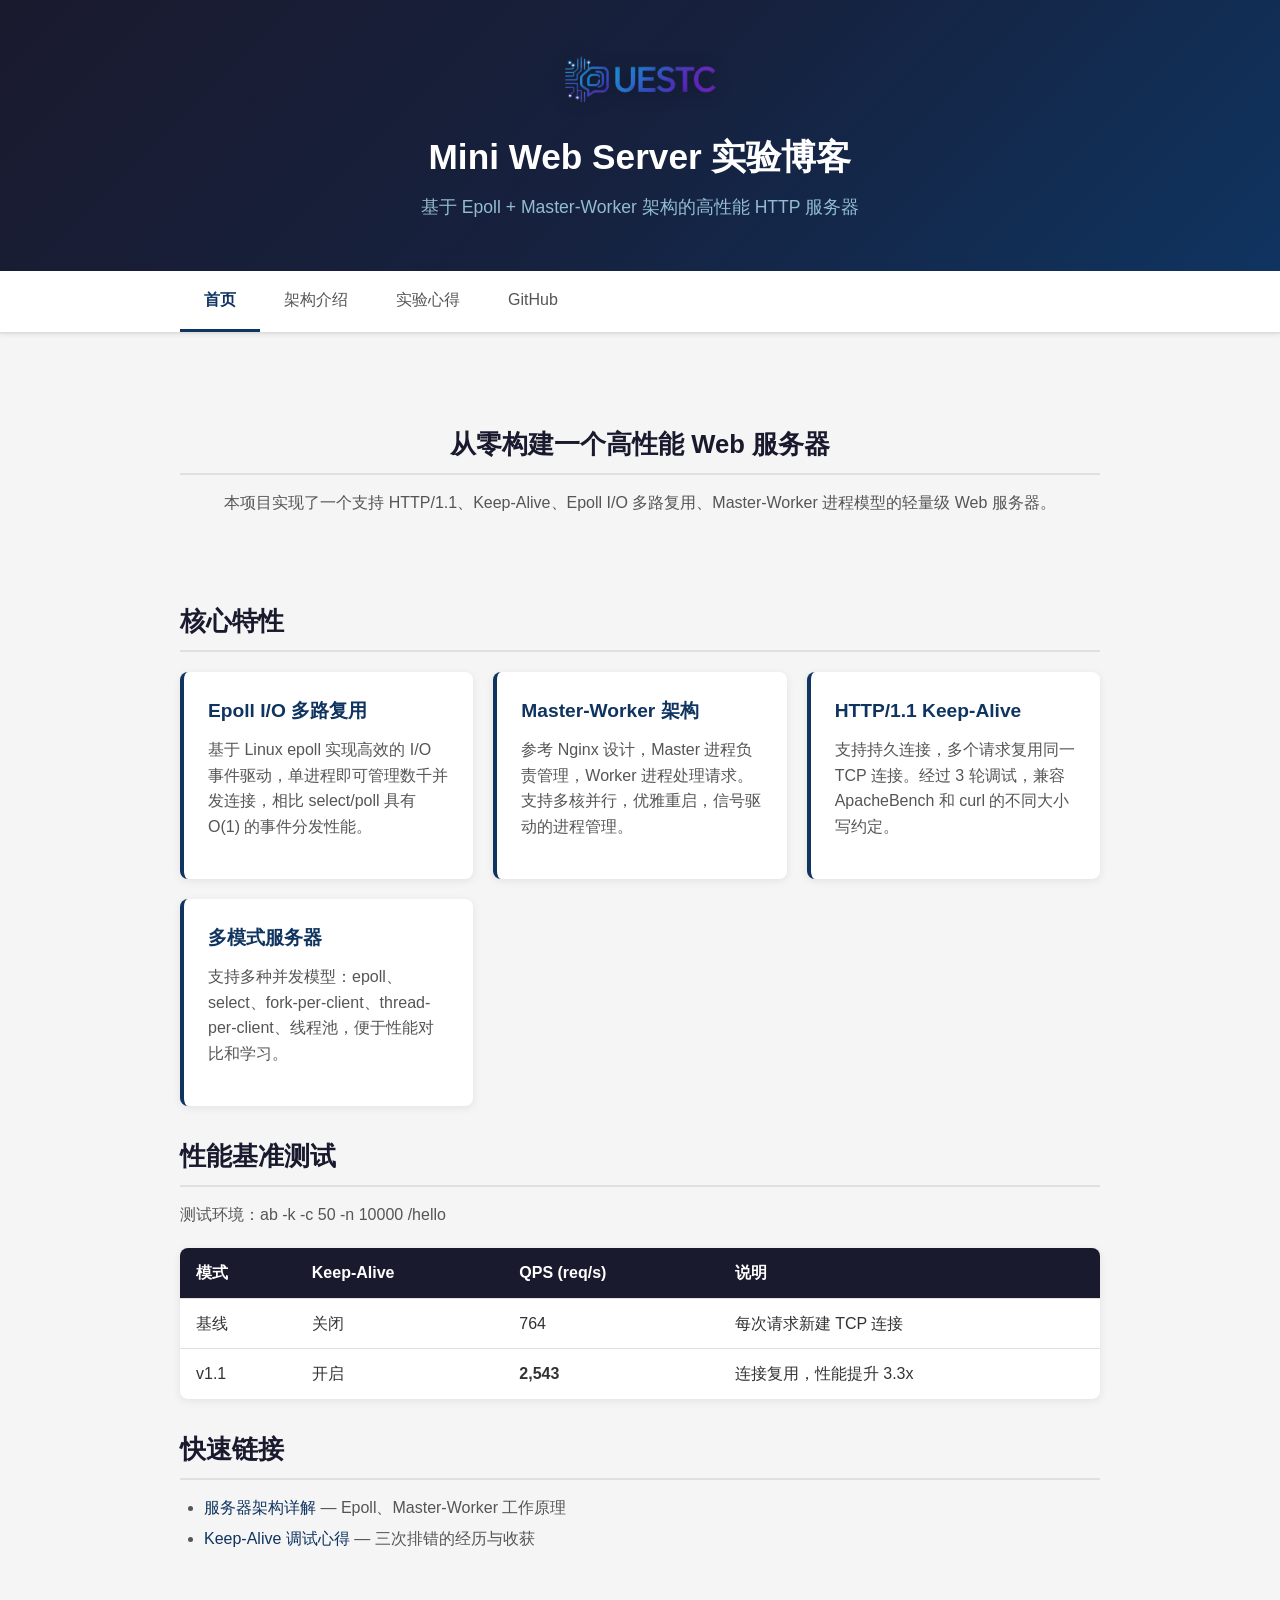
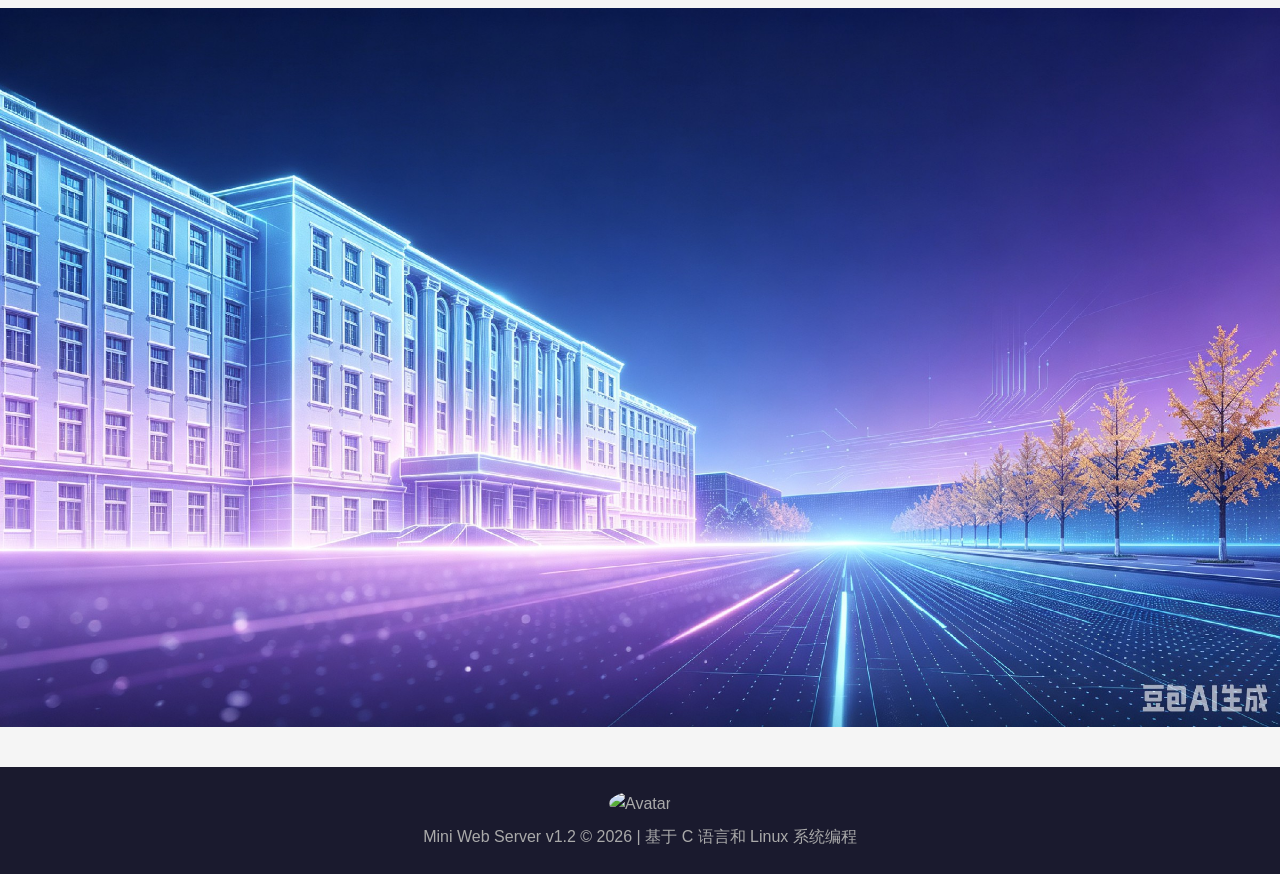
==== blog/index.html @ 271dc818 "mini_web_server v1.2: Update: HTTP MIME is supported, blog page added" ====
<!DOCTYPE html>
<html lang="zh-CN">
<head>
    <meta charset="UTF-8">
    <meta name="viewport" content="width=device-width, initial-scale=1.0">
    <title>Mini Web Server — 实验博客</title>
    <link rel="stylesheet" href="css/style.css">
    <link rel="icon" href="icon/favicon.ico" type="image/x-icon">
</head>
<body>
    <header>
        <div class="container">
            <img src="img/logo.png" alt="Logo" class="logo" width="167" height="56">
            <h1>Mini Web Server 实验博客</h1>
            <p class="subtitle">基于 Epoll + Master-Worker 架构的高性能 HTTP 服务器</p>
        </div>
    </header>

    <nav>
        <div class="container">
            <a href="/blog/" class="active">首页</a>
            <a href="about.html">架构介绍</a>
            <a href="article.html">实验心得</a>
            <a href="https://github.com/YunYuanWang/UESTC-Shixvn-mini-web-server" target="_blank">GitHub</a>
        </div>
    </nav>

    <main>
        <div class="container">
            <section class="hero">
                <h2>从零构建一个高性能 Web 服务器</h2>
                <p>本项目实现了一个支持 HTTP/1.1、Keep-Alive、Epoll I/O 多路复用、Master-Worker 进程模型的轻量级 Web 服务器。</p>
            </section>

            <section class="features">
                <h2>核心特性</h2>
                <div class="feature-grid">
                    <div class="feature-card">
                        <h3>Epoll I/O 多路复用</h3>
                        <p>基于 Linux epoll 实现高效的 I/O 事件驱动，单进程即可管理数千并发连接，相比 select/poll 具有 O(1) 的事件分发性能。</p>
                    </div>
                    <div class="feature-card">
                        <h3>Master-Worker 架构</h3>
                        <p>参考 Nginx 设计，Master 进程负责管理，Worker 进程处理请求。支持多核并行，优雅重启，信号驱动的进程管理。</p>
                    </div>
                    <div class="feature-card">
                        <h3>HTTP/1.1 Keep-Alive</h3>
                        <p>支持持久连接，多个请求复用同一 TCP 连接。经过 3 轮调试，兼容 ApacheBench 和 curl 的不同大小写约定。</p>
                    </div>
                    <div class="feature-card">
                        <h3>多模式服务器</h3>
                        <p>支持多种并发模型：epoll、select、fork-per-client、thread-per-client、线程池，便于性能对比和学习。</p>
                    </div>
                </div>
            </section>

            <section class="benchmark">
                <h2>性能基准测试</h2>
                <p>测试环境：ab -k -c 50 -n 10000 /hello</p>
                <table>
                    <thead>
                        <tr>
                            <th>模式</th>
                            <th>Keep-Alive</th>
                            <th>QPS (req/s)</th>
                            <th>说明</th>
                        </tr>
                    </thead>
                    <tbody>
                        <tr>
                            <td>基线</td>
                            <td>关闭</td>
                            <td>764</td>
                            <td>每次请求新建 TCP 连接</td>
                        </tr>
                        <tr>
                            <td>v1.1</td>
                            <td>开启</td>
                            <td><strong>2,543</strong></td>
                            <td>连接复用，性能提升 3.3x</td>
                        </tr>
                    </tbody>
                </table>
            </section>

            <section class="links">
                <h2>快速链接</h2>
                <ul>
                    <li><a href="about.html">服务器架构详解</a> — Epoll、Master-Worker 工作原理</li>
                    <li><a href="article.html">Keep-Alive 调试心得</a> — 三次排错的经历与收获</li>
                </ul>
            </section>
        </div>
    </main>

    <section class="banner-bottom">
        <img src="img/banner.jpg" alt="Server Banner" class="banner-full" width="2400" height="1348">
    </section>

    <footer>
        <div class="container">
            <img src="img/avatar.gif" alt="Avatar" class="avatar" width="32" height="32">
            <p>Mini Web Server v1.2 &copy; 2026 | 基于 C 语言和 Linux 系统编程</p>
        </div>
    </footer>

    <script src="js/main.js"></script>
</body>
</html>
---- blog/css/style.css ----
/* ================================================================
 * Mini Web Server Blog — Style Sheet
 * ================================================================ */

/* ---- Reset & Base ---- */
*, *::before, *::after {
    box-sizing: border-box;
    margin: 0;
    padding: 0;
}

body {
    font-family: -apple-system, BlinkMacSystemFont, "Segoe UI", Roboto,
                 "Helvetica Neue", Arial, "Noto Sans SC", sans-serif;
    line-height: 1.6;
    color: #333;
    background-color: #f5f5f5;
}

.container {
    max-width: 960px;
    margin: 0 auto;
    padding: 0 20px;
}

/* ---- Header ---- */
header {
    background: linear-gradient(135deg, #1a1a2e 0%, #16213e 50%, #0f3460 100%);
    color: #fff;
    padding: 50px 0;
    text-align: center;
}

header .logo {
    width: 167px;
    height: auto;
    margin-bottom: 15px;
    filter: drop-shadow(0 2px 8px rgba(0,0,0,0.3));
}

header h1 {
    font-size: 2.2em;
    margin-bottom: 8px;
    font-weight: 700;
}

header .subtitle {
    font-size: 1.1em;
    opacity: 0.85;
    color: #a8d8ea;
}

/* ---- Navigation ---- */
nav {
    background: #fff;
    border-bottom: 2px solid #e0e0e0;
    box-shadow: 0 2px 4px rgba(0,0,0,0.05);
    position: sticky;
    top: 0;
    z-index: 100;
}

nav .container {
    display: flex;
    gap: 0;
}

nav a {
    display: inline-block;
    padding: 16px 24px;
    color: #555;
    text-decoration: none;
    font-weight: 500;
    border-bottom: 3px solid transparent;
    transition: all 0.2s ease;
}

nav a:hover {
    color: #0f3460;
    background: #f8f9fa;
    border-bottom-color: #0f3460;
}

nav a.active {
    color: #0f3460;
    border-bottom-color: #0f3460;
    font-weight: 600;
}

/* ---- Main Content ---- */
main {
    padding: 40px 0;
}

main h2 {
    font-size: 1.6em;
    color: #1a1a2e;
    margin: 30px 0 15px;
    padding-bottom: 8px;
    border-bottom: 2px solid #e0e0e0;
}

main h3 {
    font-size: 1.2em;
    color: #333;
    margin: 20px 0 10px;
}

main p {
    margin-bottom: 16px;
    color: #555;
}

main ul, main ol {
    margin: 0 0 16px 24px;
    color: #555;
}

main li {
    margin-bottom: 6px;
}

/* ---- Hero Section ---- */
.hero {
    text-align: center;
    padding: 20px 0 40px;
}

/* ---- Bottom Banner ---- */
.banner-bottom {
    width: 100%;
    margin: 0;
    padding: 0;
    line-height: 0;
}

.banner-bottom .banner-full {
    width: 100%;
    height: auto;
    display: block;
}

/* ---- Feature Grid ---- */
.feature-grid {
    display: grid;
    grid-template-columns: repeat(auto-fit, minmax(220px, 1fr));
    gap: 20px;
    margin: 20px 0 30px;
}

.feature-card {
    background: #fff;
    border-radius: 8px;
    padding: 24px;
    box-shadow: 0 2px 8px rgba(0,0,0,0.08);
    border-left: 4px solid #0f3460;
    transition: transform 0.2s ease, box-shadow 0.2s ease;
}

.feature-card:hover {
    transform: translateY(-2px);
    box-shadow: 0 4px 16px rgba(0,0,0,0.12);
}

.feature-card h3 {
    margin-top: 0;
    color: #0f3460;
}

/* ---- Tables ---- */
table {
    width: 100%;
    border-collapse: collapse;
    margin: 20px 0;
    background: #fff;
    border-radius: 8px;
    overflow: hidden;
    box-shadow: 0 2px 8px rgba(0,0,0,0.08);
}

thead {
    background: #1a1a2e;
    color: #fff;
}

th, td {
    padding: 12px 16px;
    text-align: left;
    border-bottom: 1px solid #e0e0e0;
}

tbody tr:hover {
    background: #f8f9fa;
}

tbody tr:last-child td {
    border-bottom: none;
}

/* ---- Code Blocks ---- */
pre {
    background: #1e1e2e;
    color: #cdd6f4;
    padding: 20px;
    border-radius: 6px;
    overflow-x: auto;
    font-family: "Fira Code", "Cascadia Code", "JetBrains Mono", monospace;
    font-size: 0.9em;
    line-height: 1.5;
    margin: 16px 0;
}

code {
    background: #e8e8e8;
    padding: 2px 6px;
    border-radius: 3px;
    font-family: "Fira Code", "Cascadia Code", "JetBrains Mono", monospace;
    font-size: 0.9em;
}

pre code {
    background: none;
    padding: 0;
    border-radius: 0;
}

/* ---- Links ---- */
a {
    color: #0f3460;
    text-decoration: none;
}

a:hover {
    text-decoration: underline;
}

/* ---- Footer ---- */
footer {
    background: #1a1a2e;
    color: #aaa;
    text-align: center;
    padding: 24px 0;
    margin-top: 40px;
}

footer .avatar {
    border-radius: 50%;
    margin-bottom: 8px;
}

/* ---- Responsive ---- */
@media (max-width: 768px) {
    header h1 {
        font-size: 1.6em;
    }

    nav .container {
        flex-wrap: wrap;
    }

    nav a {
        padding: 12px 16px;
        font-size: 0.95em;
    }

    .feature-grid {
        grid-template-columns: 1fr;
    }

    main {
        padding: 20px 0;
    }

    pre {
        font-size: 0.8em;
        padding: 12px;
    }
}

/* ---- Article styles ---- */
article h2:first-child {
    margin-top: 0;
}

.lesson {
    background: #fff3cd;
    border-left: 4px solid #ffc107;
    padding: 10px 16px;
    margin: 12px 0;
    border-radius: 0 6px 6px 0;
    font-size: 0.95em;
    color: #856404;
}

.lesson::before {
    content: "💡 ";
}

.summary-table {
    margin: 24px 0;
}

.summary-table h4 {
    margin-bottom: 8px;
    color: #1a1a2e;
}
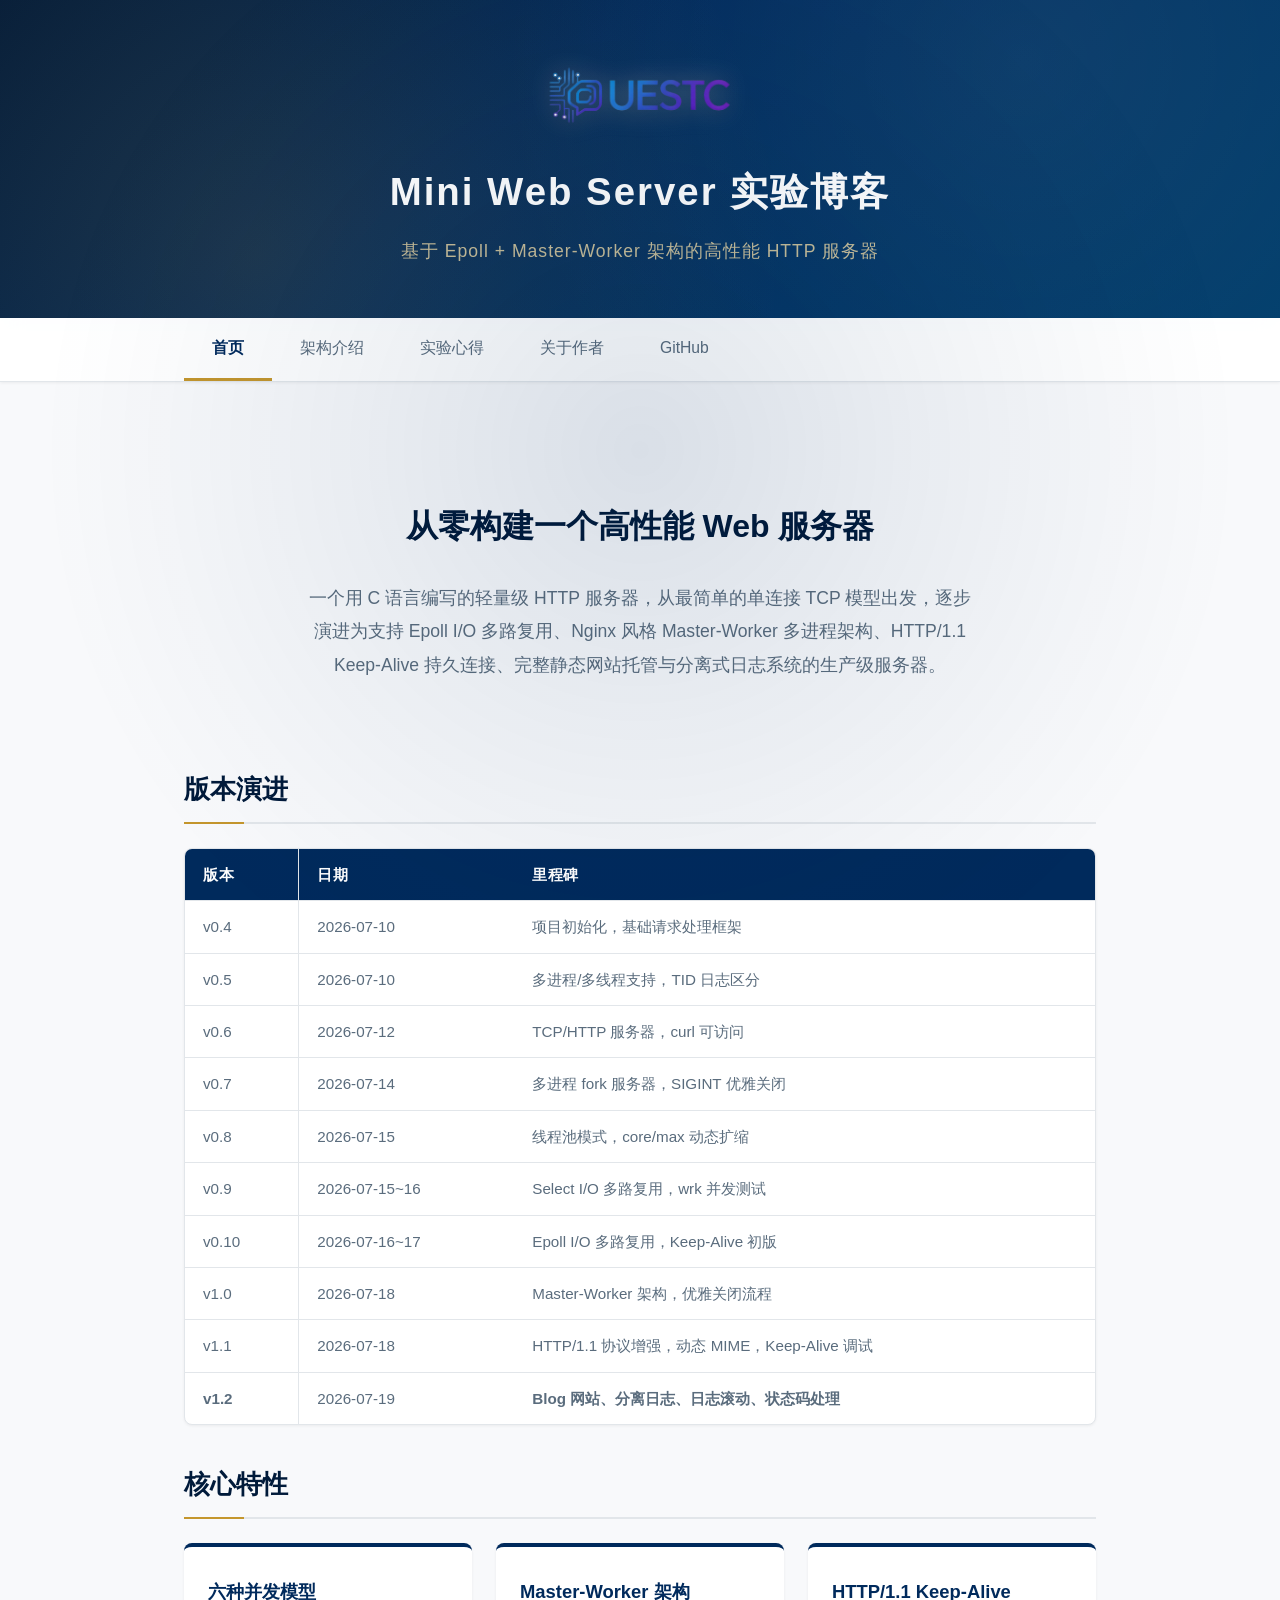
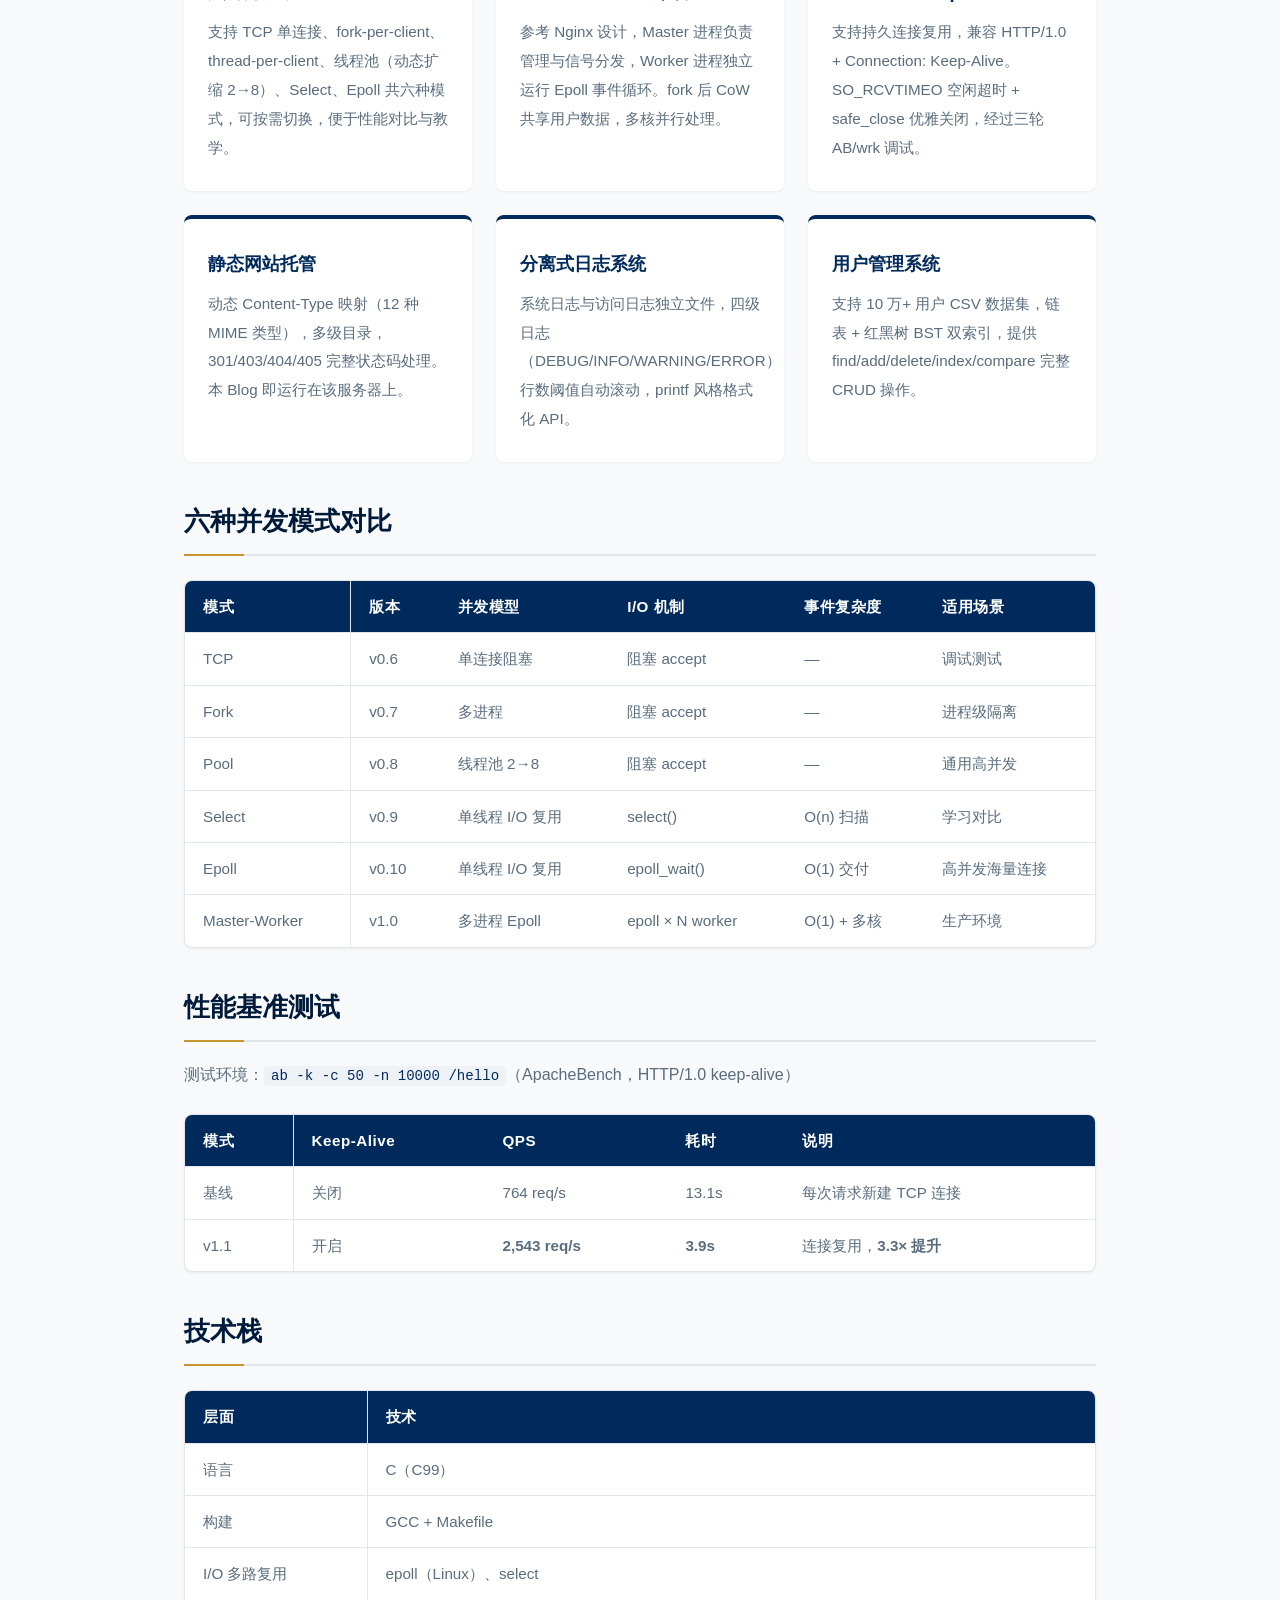
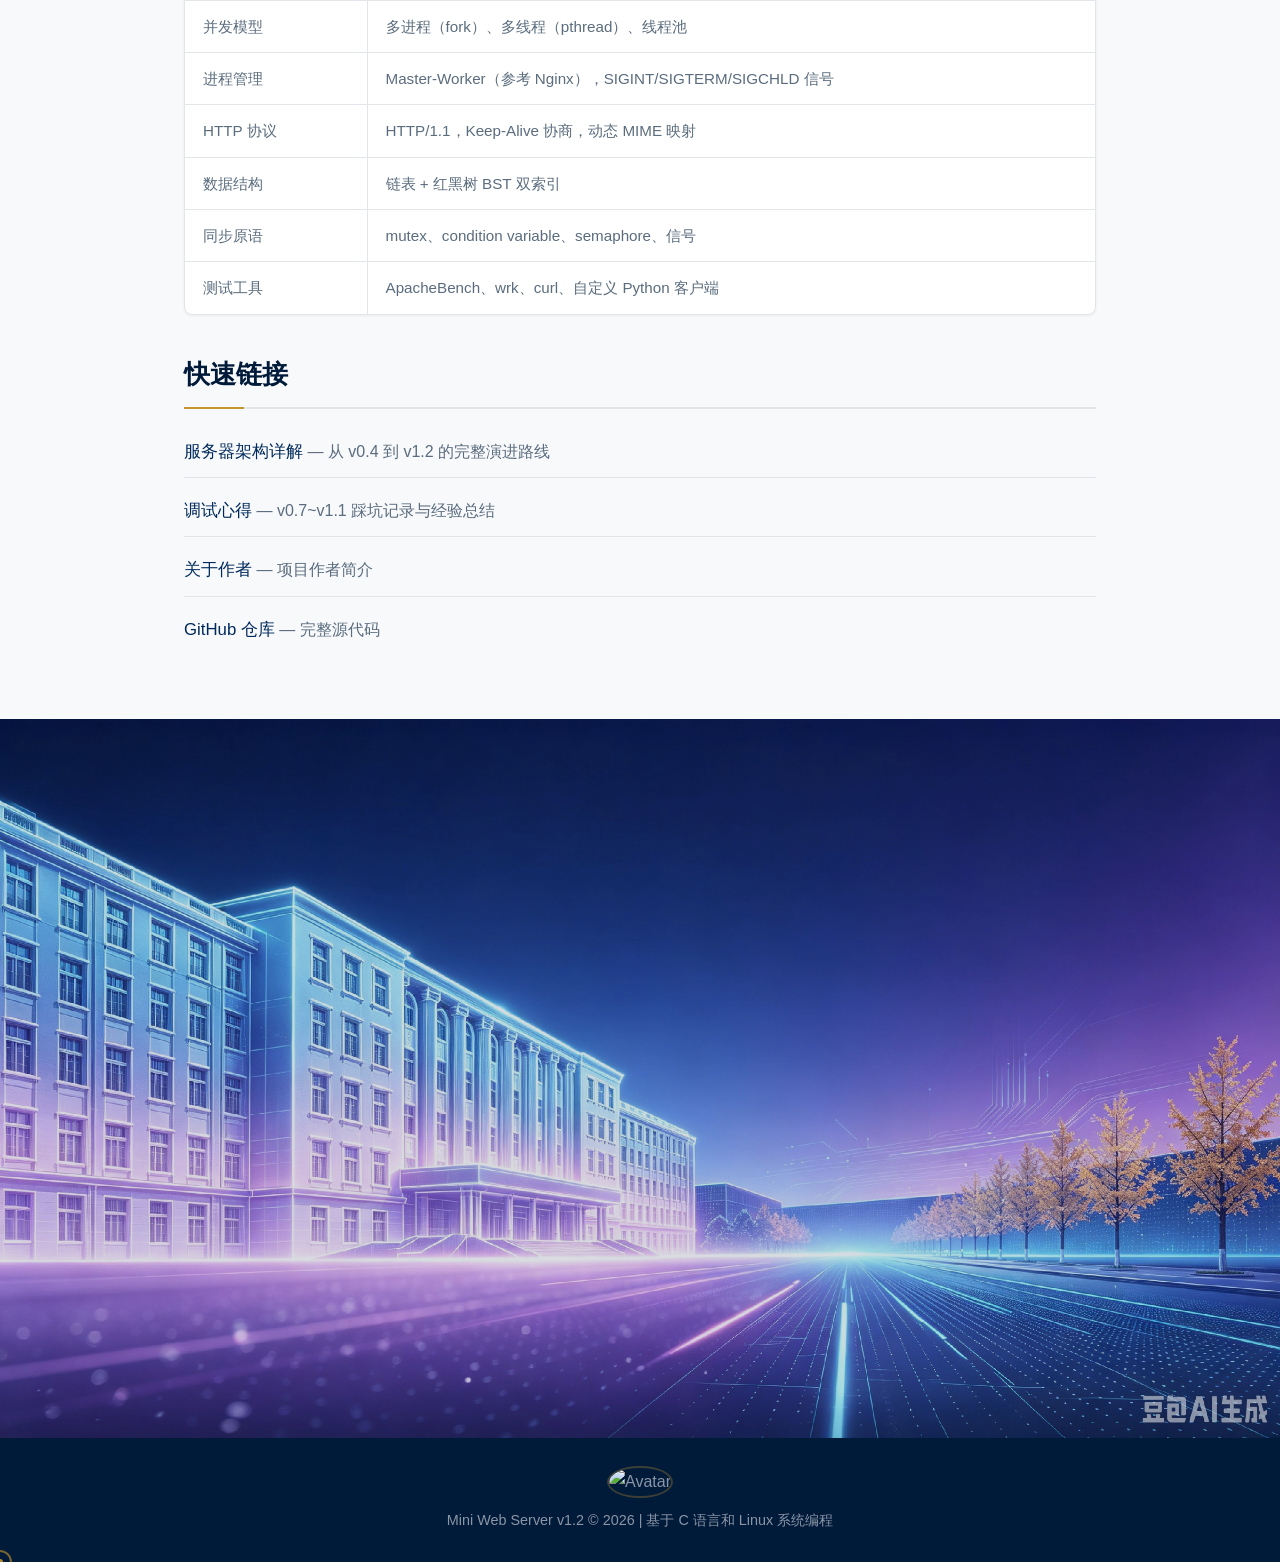
==== commit f606560b: "mini_web_server v1.2: Update: updated blog pages" ====
--- a/blog/index.html
+++ b/blog/index.html
@@ -18,76 +18,150 @@
 
     <nav>
         <div class="container">
-            <a href="/blog/" class="active">首页</a>
+            <a href="index.html" class="active">首页</a>
             <a href="about.html">架构介绍</a>
             <a href="article.html">实验心得</a>
+            <a href="resume.html">关于作者</a>
             <a href="https://github.com/YunYuanWang/UESTC-Shixvn-mini-web-server" target="_blank">GitHub</a>
         </div>
     </nav>
 
     <main>
         <div class="container">
+
+            <!-- ============================================================ -->
+            <!-- Hero -->
+            <!-- ============================================================ -->
             <section class="hero">
                 <h2>从零构建一个高性能 Web 服务器</h2>
-                <p>本项目实现了一个支持 HTTP/1.1、Keep-Alive、Epoll I/O 多路复用、Master-Worker 进程模型的轻量级 Web 服务器。</p>
+                <p>一个用 C 语言编写的轻量级 HTTP 服务器，从最简单的单连接 TCP 模型出发，逐步演进为支持 Epoll I/O 多路复用、Nginx 风格 Master-Worker 多进程架构、HTTP/1.1 Keep-Alive 持久连接、完整静态网站托管与分离式日志系统的生产级服务器。</p>
             </section>
 
+            <!-- ============================================================ -->
+            <!-- 版本演进 -->
+            <!-- ============================================================ -->
+            <section>
+                <h2>版本演进</h2>
+                <table>
+                    <thead>
+                        <tr><th>版本</th><th>日期</th><th>里程碑</th></tr>
+                    </thead>
+                    <tbody>
+                        <tr><td>v0.4</td><td>2026-07-10</td><td>项目初始化，基础请求处理框架</td></tr>
+                        <tr><td>v0.5</td><td>2026-07-10</td><td>多进程/多线程支持，TID 日志区分</td></tr>
+                        <tr><td>v0.6</td><td>2026-07-12</td><td>TCP/HTTP 服务器，curl 可访问</td></tr>
+                        <tr><td>v0.7</td><td>2026-07-14</td><td>多进程 fork 服务器，SIGINT 优雅关闭</td></tr>
+                        <tr><td>v0.8</td><td>2026-07-15</td><td>线程池模式，core/max 动态扩缩</td></tr>
+                        <tr><td>v0.9</td><td>2026-07-15~16</td><td>Select I/O 多路复用，wrk 并发测试</td></tr>
+                        <tr><td>v0.10</td><td>2026-07-16~17</td><td>Epoll I/O 多路复用，Keep-Alive 初版</td></tr>
+                        <tr><td>v1.0</td><td>2026-07-18</td><td>Master-Worker 架构，优雅关闭流程</td></tr>
+                        <tr><td>v1.1</td><td>2026-07-18</td><td>HTTP/1.1 协议增强，动态 MIME，Keep-Alive 调试</td></tr>
+                        <tr><td><strong>v1.2</strong></td><td>2026-07-19</td><td><strong>Blog 网站、分离日志、日志滚动、状态码处理</strong></td></tr>
+                    </tbody>
+                </table>
+            </section>
+
+            <!-- ============================================================ -->
+            <!-- 核心特性 -->
+            <!-- ============================================================ -->
             <section class="features">
                 <h2>核心特性</h2>
                 <div class="feature-grid">
                     <div class="feature-card">
-                        <h3>Epoll I/O 多路复用</h3>
-                        <p>基于 Linux epoll 实现高效的 I/O 事件驱动，单进程即可管理数千并发连接，相比 select/poll 具有 O(1) 的事件分发性能。</p>
+                        <h3>六种并发模型</h3>
+                        <p>支持 TCP 单连接、fork-per-client、thread-per-client、线程池（动态扩缩 2→8）、Select、Epoll 共六种模式，可按需切换，便于性能对比与教学。</p>
                     </div>
                     <div class="feature-card">
                         <h3>Master-Worker 架构</h3>
-                        <p>参考 Nginx 设计，Master 进程负责管理，Worker 进程处理请求。支持多核并行，优雅重启，信号驱动的进程管理。</p>
+                        <p>参考 Nginx 设计，Master 进程负责管理与信号分发，Worker 进程独立运行 Epoll 事件循环。fork 后 CoW 共享用户数据，多核并行处理。</p>
                     </div>
                     <div class="feature-card">
                         <h3>HTTP/1.1 Keep-Alive</h3>
-                        <p>支持持久连接，多个请求复用同一 TCP 连接。经过 3 轮调试，兼容 ApacheBench 和 curl 的不同大小写约定。</p>
+                        <p>支持持久连接复用，兼容 HTTP/1.0 + Connection: Keep-Alive。SO_RCVTIMEO 空闲超时 + safe_close 优雅关闭，经过三轮 AB/wrk 调试。</p>
                     </div>
                     <div class="feature-card">
-                        <h3>多模式服务器</h3>
-                        <p>支持多种并发模型：epoll、select、fork-per-client、thread-per-client、线程池，便于性能对比和学习。</p>
+                        <h3>静态网站托管</h3>
+                        <p>动态 Content-Type 映射（12 种 MIME 类型），多级目录，301/403/404/405 完整状态码处理。本 Blog 即运行在该服务器上。</p>
+                    </div>
+                    <div class="feature-card">
+                        <h3>分离式日志系统</h3>
+                        <p>系统日志与访问日志独立文件，四级日志（DEBUG/INFO/WARNING/ERROR），行数阈值自动滚动，printf 风格格式化 API。</p>
+                    </div>
+                    <div class="feature-card">
+                        <h3>用户管理系统</h3>
+                        <p>支持 10 万+ 用户 CSV 数据集，链表 + 红黑树 BST 双索引，提供 find/add/delete/index/compare 完整 CRUD 操作。</p>
                     </div>
                 </div>
             </section>
 
-            <section class="benchmark">
-                <h2>性能基准测试</h2>
-                <p>测试环境：ab -k -c 50 -n 10000 /hello</p>
+            <!-- ============================================================ -->
+            <!-- 六种模式对比 -->
+            <!-- ============================================================ -->
+            <section>
+                <h2>六种并发模式对比</h2>
                 <table>
                     <thead>
-                        <tr>
-                            <th>模式</th>
-                            <th>Keep-Alive</th>
-                            <th>QPS (req/s)</th>
-                            <th>说明</th>
-                        </tr>
+                        <tr><th>模式</th><th>版本</th><th>并发模型</th><th>I/O 机制</th><th>事件复杂度</th><th>适用场景</th></tr>
                     </thead>
                     <tbody>
-                        <tr>
-                            <td>基线</td>
-                            <td>关闭</td>
-                            <td>764</td>
-                            <td>每次请求新建 TCP 连接</td>
-                        </tr>
-                        <tr>
-                            <td>v1.1</td>
-                            <td>开启</td>
-                            <td><strong>2,543</strong></td>
-                            <td>连接复用，性能提升 3.3x</td>
-                        </tr>
+                        <tr><td>TCP</td><td>v0.6</td><td>单连接阻塞</td><td>阻塞 accept</td><td>—</td><td>调试测试</td></tr>
+                        <tr><td>Fork</td><td>v0.7</td><td>多进程</td><td>阻塞 accept</td><td>—</td><td>进程级隔离</td></tr>
+                        <tr><td>Pool</td><td>v0.8</td><td>线程池 2→8</td><td>阻塞 accept</td><td>—</td><td>通用高并发</td></tr>
+                        <tr><td>Select</td><td>v0.9</td><td>单线程 I/O 复用</td><td>select()</td><td>O(n) 扫描</td><td>学习对比</td></tr>
+                        <tr><td>Epoll</td><td>v0.10</td><td>单线程 I/O 复用</td><td>epoll_wait()</td><td>O(1) 交付</td><td>高并发海量连接</td></tr>
+                        <tr><td>Master-Worker</td><td>v1.0</td><td>多进程 Epoll</td><td>epoll × N worker</td><td>O(1) + 多核</td><td>生产环境</td></tr>
                     </tbody>
                 </table>
             </section>
 
+            <!-- ============================================================ -->
+            <!-- 性能基准 -->
+            <!-- ============================================================ -->
+            <section class="benchmark">
+                <h2>性能基准测试</h2>
+                <p>测试环境：<code>ab -k -c 50 -n 10000 /hello</code>（ApacheBench，HTTP/1.0 keep-alive）</p>
+                <table>
+                    <thead>
+                        <tr><th>模式</th><th>Keep-Alive</th><th>QPS</th><th>耗时</th><th>说明</th></tr>
+                    </thead>
+                    <tbody>
+                        <tr><td>基线</td><td>关闭</td><td>764 req/s</td><td>13.1s</td><td>每次请求新建 TCP 连接</td></tr>
+                        <tr><td>v1.1</td><td>开启</td><td><strong>2,543 req/s</strong></td><td><strong>3.9s</strong></td><td>连接复用，<strong>3.3× 提升</strong></td></tr>
+                    </tbody>
+                </table>
+            </section>
+
+            <!-- ============================================================ -->
+            <!-- 技术栈 -->
+            <!-- ============================================================ -->
+            <section>
+                <h2>技术栈</h2>
+                <table>
+                    <thead><tr><th>层面</th><th>技术</th></tr></thead>
+                    <tbody>
+                        <tr><td>语言</td><td>C（C99）</td></tr>
+                        <tr><td>构建</td><td>GCC + Makefile</td></tr>
+                        <tr><td>I/O 多路复用</td><td>epoll（Linux）、select</td></tr>
+                        <tr><td>并发模型</td><td>多进程（fork）、多线程（pthread）、线程池</td></tr>
+                        <tr><td>进程管理</td><td>Master-Worker（参考 Nginx），SIGINT/SIGTERM/SIGCHLD 信号</td></tr>
+                        <tr><td>HTTP 协议</td><td>HTTP/1.1，Keep-Alive 协商，动态 MIME 映射</td></tr>
+                        <tr><td>数据结构</td><td>链表 + 红黑树 BST 双索引</td></tr>
+                        <tr><td>同步原语</td><td>mutex、condition variable、semaphore、信号</td></tr>
+                        <tr><td>测试工具</td><td>ApacheBench、wrk、curl、自定义 Python 客户端</td></tr>
+                    </tbody>
+                </table>
+            </section>
+
+            <!-- ============================================================ -->
+            <!-- 快速链接 -->
+            <!-- ============================================================ -->
             <section class="links">
                 <h2>快速链接</h2>
                 <ul>
-                    <li><a href="about.html">服务器架构详解</a> — Epoll、Master-Worker 工作原理</li>
-                    <li><a href="article.html">Keep-Alive 调试心得</a> — 三次排错的经历与收获</li>
+                    <li><a href="about.html">服务器架构详解</a> — 从 v0.4 到 v1.2 的完整演进路线</li>
+                    <li><a href="article.html">调试心得</a> — v0.7~v1.1 踩坑记录与经验总结</li>
+                    <li><a href="resume.html">关于作者</a> — 项目作者简介</li>
+                    <li><a href="https://github.com/YunYuanWang/UESTC-Shixvn-mini-web-server" target="_blank">GitHub 仓库</a> — 完整源代码</li>
                 </ul>
             </section>
         </div>
--- a/blog/css/style.css
+++ b/blog/css/style.css
@@ -1,306 +1,504 @@
 /* ================================================================
- * Mini Web Server Blog — Style Sheet
- * ================================================================ */
+ * Mini Web Server Blog — UESTC Style
+ * 主题配色：成电蓝 + 银杏金
+ * ================================================================ */
+
+/* ---- CSS Variables ---- */
+:root {
+    --uestc-blue:    #002A5C;
+    --uestc-dark:    #001A3A;
+    --uestc-gold:    #C4962D;
+    --uestc-light:   #E8D5A3;
+    --text-primary:  #2c3e50;
+    --text-secondary:#5a6c7d;
+    --text-muted:    #8e99a4;
+    --bg-light:      #f8f9fb;
+    --bg-white:      #ffffff;
+    --border:        #e2e6ea;
+    --shadow-sm:     0 1px 3px rgba(0,0,0,0.06);
+    --shadow-md:     0 4px 16px rgba(0,0,0,0.10);
+    --shadow-lg:     0 8px 32px rgba(0,0,0,0.12);
+    --radius:        8px;
+    --transition:    0.3s cubic-bezier(0.4, 0, 0.2, 1);
+}
 
 /* ---- Reset & Base ---- */
-*, *::before, *::after {
-    box-sizing: border-box;
-    margin: 0;
-    padding: 0;
-}
+*, *::before, *::after { box-sizing: border-box; margin: 0; padding: 0; }
+
+html { scroll-behavior: smooth; }
 
 body {
-    font-family: -apple-system, BlinkMacSystemFont, "Segoe UI", Roboto,
-                 "Helvetica Neue", Arial, "Noto Sans SC", sans-serif;
-    line-height: 1.6;
-    color: #333;
-    background-color: #f5f5f5;
-}
-
-.container {
-    max-width: 960px;
-    margin: 0 auto;
-    padding: 0 20px;
-}
-
-/* ---- Header ---- */
+    font-family: -apple-system, BlinkMacSystemFont, "PingFang SC",
+                 "Noto Sans SC", "Microsoft YaHei", sans-serif;
+    line-height: 1.8;
+    color: var(--text-primary);
+    background: var(--bg-light);
+}
+
+/* ---- Selection ---- */
+::selection {
+    background: var(--uestc-blue);
+    color: #fff;
+}
+
+/* ---- Scrollbar ---- */
+::-webkit-scrollbar { width: 6px; }
+::-webkit-scrollbar-track { background: transparent; }
+::-webkit-scrollbar-thumb {
+    background: #c0c8d0;
+    border-radius: 3px;
+}
+::-webkit-scrollbar-thumb:hover { background: var(--uestc-blue); }
+
+.container { max-width: 960px; margin: 0 auto; padding: 0 24px; }
+
+/* ================================================================
+ *  Header — 成电蓝渐变
+ * ================================================================ */
 header {
-    background: linear-gradient(135deg, #1a1a2e 0%, #16213e 50%, #0f3460 100%);
+    background: linear-gradient(135deg, var(--uestc-dark) 0%, var(--uestc-blue) 40%, #003D6B 100%);
     color: #fff;
-    padding: 50px 0;
+    padding: 60px 0 50px;
     text-align: center;
-}
+    position: relative;
+    overflow: hidden;
+}
+
+/* 装饰粒子 */
+header::before {
+    content: "";
+    position: absolute;
+    inset: 0;
+    background:
+        radial-gradient(circle at 20% 80%, rgba(196,150,45,.15) 0%, transparent 50%),
+        radial-gradient(circle at 80% 20%, rgba(255,255,255,.06) 0%, transparent 50%);
+    pointer-events: none;
+}
+
+header .container { position: relative; z-index: 1; }
 
 header .logo {
-    width: 167px;
+    width: 200px;
     height: auto;
-    margin-bottom: 15px;
-    filter: drop-shadow(0 2px 8px rgba(0,0,0,0.3));
+    margin-bottom: 20px;
+    filter:
+        drop-shadow(0 0 12px rgba(255,255,255,.35))
+        drop-shadow(0 2px 8px rgba(0,0,0,.25));
+    transition: transform var(--transition), filter var(--transition);
+}
+header .logo:hover {
+    transform: scale(1.05);
+    filter:
+        drop-shadow(0 0 20px rgba(255,255,255,.5))
+        drop-shadow(0 4px 16px rgba(0,0,0,.3));
 }
 
 header h1 {
-    font-size: 2.2em;
-    margin-bottom: 8px;
+    font-size: 2.4em;
     font-weight: 700;
+    margin-bottom: 10px;
+    letter-spacing: 2px;
 }
 
 header .subtitle {
     font-size: 1.1em;
     opacity: 0.85;
-    color: #a8d8ea;
-}
-
-/* ---- Navigation ---- */
+    color: var(--uestc-light);
+    letter-spacing: 1px;
+}
+
+/* ================================================================
+ *  Navigation — 毛玻璃效果
+ * ================================================================ */
 nav {
-    background: #fff;
-    border-bottom: 2px solid #e0e0e0;
-    box-shadow: 0 2px 4px rgba(0,0,0,0.05);
+    background: rgba(255,255,255,.92);
+    backdrop-filter: blur(12px);
+    -webkit-backdrop-filter: blur(12px);
+    border-bottom: 1px solid var(--border);
+    box-shadow: var(--shadow-sm);
     position: sticky;
     top: 0;
     z-index: 100;
 }
 
-nav .container {
-    display: flex;
-    gap: 0;
-}
+nav .container { display: flex; gap: 0; }
 
 nav a {
     display: inline-block;
-    padding: 16px 24px;
-    color: #555;
+    padding: 16px 28px;
+    color: var(--text-secondary);
     text-decoration: none;
     font-weight: 500;
+    font-size: 0.98em;
     border-bottom: 3px solid transparent;
-    transition: all 0.2s ease;
+    transition: all var(--transition);
+    position: relative;
 }
 
 nav a:hover {
-    color: #0f3460;
-    background: #f8f9fa;
-    border-bottom-color: #0f3460;
+    color: var(--uestc-blue);
+    background: rgba(0,61,122,.04);
+    border-bottom-color: var(--uestc-gold);
 }
 
 nav a.active {
-    color: #0f3460;
-    border-bottom-color: #0f3460;
+    color: var(--uestc-blue);
+    border-bottom-color: var(--uestc-gold);
     font-weight: 600;
 }
 
-/* ---- Main Content ---- */
-main {
-    padding: 40px 0;
-}
+/* ================================================================
+ *  Main Content
+ * ================================================================ */
+main { padding: 48px 0; }
 
 main h2 {
     font-size: 1.6em;
-    color: #1a1a2e;
-    margin: 30px 0 15px;
-    padding-bottom: 8px;
-    border-bottom: 2px solid #e0e0e0;
+    color: var(--uestc-dark);
+    margin: 36px 0 18px;
+    padding-bottom: 10px;
+    border-bottom: 2px solid var(--border);
+    position: relative;
+}
+main h2::after {
+    content: "";
+    position: absolute;
+    bottom: -2px;
+    left: 0;
+    width: 60px;
+    height: 2px;
+    background: var(--uestc-gold);
 }
 
 main h3 {
     font-size: 1.2em;
-    color: #333;
-    margin: 20px 0 10px;
-}
-
-main p {
-    margin-bottom: 16px;
-    color: #555;
-}
-
-main ul, main ol {
-    margin: 0 0 16px 24px;
-    color: #555;
-}
-
-main li {
-    margin-bottom: 6px;
-}
-
-/* ---- Hero Section ---- */
+    color: var(--uestc-blue);
+    margin: 24px 0 12px;
+}
+
+main h4 {
+    font-size: 1.05em;
+    color: var(--text-primary);
+    margin: 16px 0 8px;
+}
+
+main p { margin-bottom: 16px; color: var(--text-secondary); line-height: 1.9; }
+
+main ul, main ol { margin: 0 0 16px 24px; color: var(--text-secondary); }
+main li { margin-bottom: 8px; line-height: 1.8; }
+
+/* ================================================================
+ *  Hero Section
+ * ================================================================ */
 .hero {
     text-align: center;
-    padding: 20px 0 40px;
-}
-
-/* ---- Bottom Banner ---- */
+    padding: 32px 0 48px;
+}
+
+.hero h2 {
+    border-bottom: none;
+    text-align: center;
+    font-size: 2em;
+    color: var(--uestc-dark);
+    margin-bottom: 16px;
+}
+.hero h2::after { display: none; }
+.hero p { font-size: 1.1em; max-width: 680px; margin: 0 auto; }
+
+/* ================================================================
+ *  Bottom Banner
+ * ================================================================ */
 .banner-bottom {
     width: 100%;
     margin: 0;
     padding: 0;
     line-height: 0;
+    background: var(--uestc-dark);
 }
 
 .banner-bottom .banner-full {
     width: 100%;
     height: auto;
     display: block;
-}
-
-/* ---- Feature Grid ---- */
+    opacity: 0.85;
+}
+
+/* ================================================================
+ *  Feature Cards
+ * ================================================================ */
 .feature-grid {
     display: grid;
-    grid-template-columns: repeat(auto-fit, minmax(220px, 1fr));
-    gap: 20px;
-    margin: 20px 0 30px;
+    grid-template-columns: repeat(auto-fit, minmax(230px, 1fr));
+    gap: 24px;
+    margin: 24px 0 36px;
 }
 
 .feature-card {
-    background: #fff;
-    border-radius: 8px;
-    padding: 24px;
-    box-shadow: 0 2px 8px rgba(0,0,0,0.08);
-    border-left: 4px solid #0f3460;
-    transition: transform 0.2s ease, box-shadow 0.2s ease;
+    background: var(--bg-white);
+    border-radius: var(--radius);
+    padding: 28px 24px;
+    box-shadow: var(--shadow-sm);
+    border-top: 4px solid var(--uestc-blue);
+    transition: transform var(--transition), box-shadow var(--transition);
+    position: relative;
+    overflow: hidden;
+}
+
+.feature-card::before {
+    content: "";
+    position: absolute;
+    top: 0; left: 0; right: 0;
+    height: 0;
+    background: linear-gradient(180deg, rgba(0,61,122,.03) 0%, transparent 100%);
+    transition: height var(--transition);
 }
 
 .feature-card:hover {
-    transform: translateY(-2px);
-    box-shadow: 0 4px 16px rgba(0,0,0,0.12);
-}
+    transform: translateY(-4px);
+    box-shadow: var(--shadow-md);
+}
+.feature-card:hover::before { height: 100%; }
 
 .feature-card h3 {
     margin-top: 0;
-    color: #0f3460;
-}
-
-/* ---- Tables ---- */
+    color: var(--uestc-blue);
+    font-size: 1.15em;
+    margin-bottom: 10px;
+}
+
+.feature-card p { font-size: 0.95em; margin-bottom: 0; }
+
+/* ================================================================
+ *  Tables — UESTC 风格
+ * ================================================================ */
 table {
     width: 100%;
-    border-collapse: collapse;
+    border-collapse: separate;
+    border-spacing: 0;
+    margin: 24px 0;
+    background: var(--bg-white);
+    border-radius: var(--radius);
+    overflow: hidden;
+    box-shadow: var(--shadow-sm);
+    border: 1px solid var(--border);
+}
+
+thead { background: var(--uestc-blue); color: #fff; }
+
+th, td {
+    padding: 12px 18px;
+    text-align: left;
+    border-bottom: 1px solid var(--border);
+}
+
+th {
+    font-weight: 600;
+    font-size: 0.95em;
+    letter-spacing: 0.5px;
+}
+
+td { font-size: 0.95em; color: var(--text-secondary); }
+
+tbody tr { transition: background var(--transition); }
+tbody tr:hover { background: rgba(0,61,122,.03); }
+tbody tr:last-child td { border-bottom: none; }
+
+tr td:first-child, tr th:first-child { border-right: 1px solid var(--border); }
+
+/* ================================================================
+ *  Summary Table (within articles)
+ * ================================================================ */
+.summary-table { margin: 28px 0; }
+.summary-table h4 {
+    margin-bottom: 10px;
+    color: var(--uestc-dark);
+}
+
+/* ================================================================
+ *  Lesson / Callout Box
+ * ================================================================ */
+.lesson {
+    background: linear-gradient(135deg, #fff8e1, #fff3cd);
+    border-left: 4px solid var(--uestc-gold);
+    padding: 12px 18px;
+    margin: 16px 0;
+    border-radius: 0 var(--radius) var(--radius) 0;
+    font-size: 0.95em;
+    color: #7a6200;
+    line-height: 1.7;
+}
+
+.lesson::before { content: "💡 "; }
+
+/* ================================================================
+ *  Code Blocks
+ * ================================================================ */
+pre {
+    background: #1e2233;
+    color: #cdd6f4;
+    padding: 22px 24px;
+    border-radius: var(--radius);
+    overflow-x: auto;
+    font-family: "Source Code Pro", "Cascadia Code", "JetBrains Mono",
+                 Consolas, Menlo, monospace;
+    font-size: 0.9em;
+    line-height: 1.6;
     margin: 20px 0;
-    background: #fff;
-    border-radius: 8px;
-    overflow: hidden;
-    box-shadow: 0 2px 8px rgba(0,0,0,0.08);
-}
-
-thead {
-    background: #1a1a2e;
-    color: #fff;
-}
-
-th, td {
-    padding: 12px 16px;
-    text-align: left;
-    border-bottom: 1px solid #e0e0e0;
-}
-
-tbody tr:hover {
-    background: #f8f9fa;
-}
-
-tbody tr:last-child td {
-    border-bottom: none;
-}
-
-/* ---- Code Blocks ---- */
-pre {
-    background: #1e1e2e;
-    color: #cdd6f4;
-    padding: 20px;
-    border-radius: 6px;
-    overflow-x: auto;
-    font-family: "Fira Code", "Cascadia Code", "JetBrains Mono", monospace;
-    font-size: 0.9em;
-    line-height: 1.5;
-    margin: 16px 0;
-}
-
-code {
-    background: #e8e8e8;
-    padding: 2px 6px;
-    border-radius: 3px;
-    font-family: "Fira Code", "Cascadia Code", "JetBrains Mono", monospace;
-    font-size: 0.9em;
+    box-shadow: var(--shadow-sm);
+    position: relative;
+}
+
+pre::before {
+    content: "";
+    position: absolute;
+    top: 12px;
+    left: 16px;
+    width: 10px; height: 10px;
+    border-radius: 50%;
+    background: #ff5f57;
+    box-shadow: 18px 0 0 #febc2e, 36px 0 0 #28c840;
 }
 
 pre code {
     background: none;
     padding: 0;
     border-radius: 0;
-}
-
-/* ---- Links ---- */
+    font-family: inherit;
+    font-size: inherit;
+    display: block;
+    margin-top: 8px;
+}
+
+:not(pre) > code {
+    background: #eef2f7;
+    padding: 2px 7px;
+    border-radius: 4px;
+    font-family: "Source Code Pro", "Cascadia Code", Consolas, monospace;
+    font-size: 0.88em;
+    color: var(--uestc-blue);
+}
+
+/* ================================================================
+ *  Links
+ * ================================================================ */
 a {
-    color: #0f3460;
+    color: var(--uestc-blue);
     text-decoration: none;
+    transition: color var(--transition);
 }
 
 a:hover {
+    color: var(--uestc-gold);
     text-decoration: underline;
 }
 
-/* ---- Footer ---- */
+/* ================================================================
+ *  Links Section
+ * ================================================================ */
+.links ul {
+    list-style: none;
+    margin-left: 0;
+}
+
+.links li {
+    padding: 10px 0;
+    border-bottom: 1px solid var(--border);
+}
+.links li:last-child { border-bottom: none; }
+
+.links a {
+    font-weight: 500;
+    font-size: 1.05em;
+}
+
+/* ================================================================
+ *  Benchmark Section
+ * ================================================================ */
+.benchmark p { margin-bottom: 8px; }
+
+/* ================================================================
+ *  Footer
+ * ================================================================ */
 footer {
-    background: #1a1a2e;
-    color: #aaa;
+    background: var(--uestc-dark);
+    color: #8a95a5;
     text-align: center;
-    padding: 24px 0;
-    margin-top: 40px;
+    padding: 28px 0;
 }
 
 footer .avatar {
     border-radius: 50%;
-    margin-bottom: 8px;
-}
-
-/* ---- Responsive ---- */
+    margin-bottom: 10px;
+    border: 2px solid rgba(196,150,45,.3);
+    transition: transform var(--transition);
+}
+footer .avatar:hover { transform: rotate(360deg); }
+
+footer p { font-size: 0.9em; color: #8a95a5; margin: 0; }
+
+/* ================================================================
+ *  Article content
+ * ================================================================ */
+article h2:first-child { margin-top: 0; }
+
+article strong { color: var(--uestc-blue); }
+
+article ol li, article ul li { padding-left: 4px; }
+
+/* ================================================================
+ *  Back to Top Button
+ * ================================================================ */
+#back-to-top {
+    background: var(--uestc-blue);
+    border-radius: 50%;
+}
+#back-to-top:hover {
+    background: var(--uestc-gold);
+}
+
+/* ================================================================
+ *  Progress Bar (top of page)
+ * ================================================================ */
+.progress-bar {
+    position: fixed;
+    top: 0;
+    left: 0;
+    height: 3px;
+    background: linear-gradient(90deg, var(--uestc-blue), var(--uestc-gold));
+    z-index: 1000;
+    transition: width 0.1s linear;
+}
+
+/* ================================================================
+ *  Responsive
+ * ================================================================ */
 @media (max-width: 768px) {
-    header h1 {
-        font-size: 1.6em;
-    }
-
-    nav .container {
-        flex-wrap: wrap;
-    }
-
-    nav a {
-        padding: 12px 16px;
-        font-size: 0.95em;
-    }
-
-    .feature-grid {
-        grid-template-columns: 1fr;
-    }
-
-    main {
-        padding: 20px 0;
-    }
-
-    pre {
-        font-size: 0.8em;
-        padding: 12px;
-    }
-}
-
-/* ---- Article styles ---- */
-article h2:first-child {
-    margin-top: 0;
-}
-
-.lesson {
-    background: #fff3cd;
-    border-left: 4px solid #ffc107;
-    padding: 10px 16px;
-    margin: 12px 0;
-    border-radius: 0 6px 6px 0;
-    font-size: 0.95em;
-    color: #856404;
-}
-
-.lesson::before {
-    content: "💡 ";
-}
-
-.summary-table {
-    margin: 24px 0;
-}
-
-.summary-table h4 {
-    margin-bottom: 8px;
-    color: #1a1a2e;
-}
+    header { padding: 40px 0 32px; }
+    header h1 { font-size: 1.6em; }
+    header .logo { width: 140px; }
+
+    nav .container { flex-wrap: wrap; }
+    nav a { padding: 12px 18px; font-size: 0.9em; }
+
+    .feature-grid { grid-template-columns: 1fr; }
+
+    main { padding: 24px 0; }
+
+    pre { padding: 16px; font-size: 0.82em; }
+
+    table { font-size: 0.85em; }
+    th, td { padding: 8px 12px; }
+
+    .hero h2 { font-size: 1.5em; }
+
+    .container { padding: 0 16px; }
+}
+
+/* ---- Mouse Tracking Glow ---- */
+#mouse-glow {
+    transition: background .8s ease;
+}
+#mouse-cursor,
+#mouse-dot {
+    transition: left .08s ease-out, top .08s ease-out;
+}
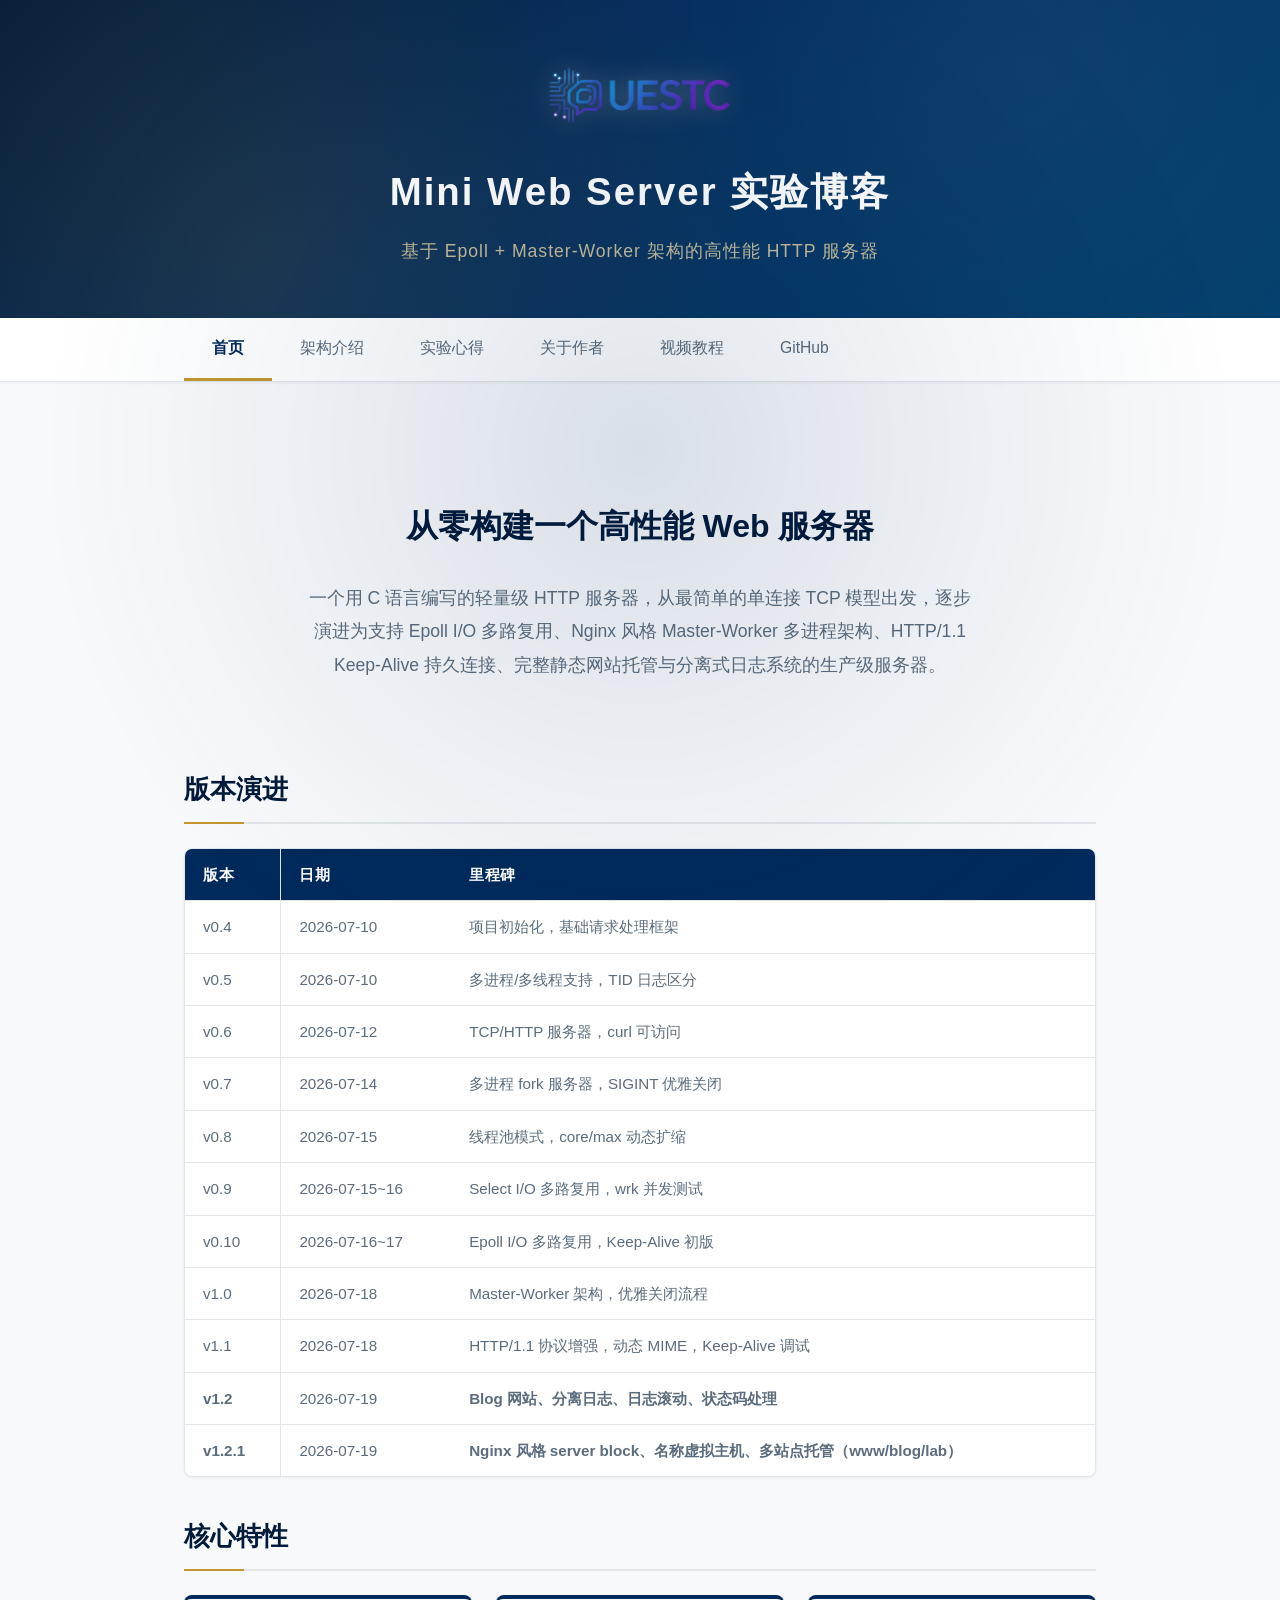
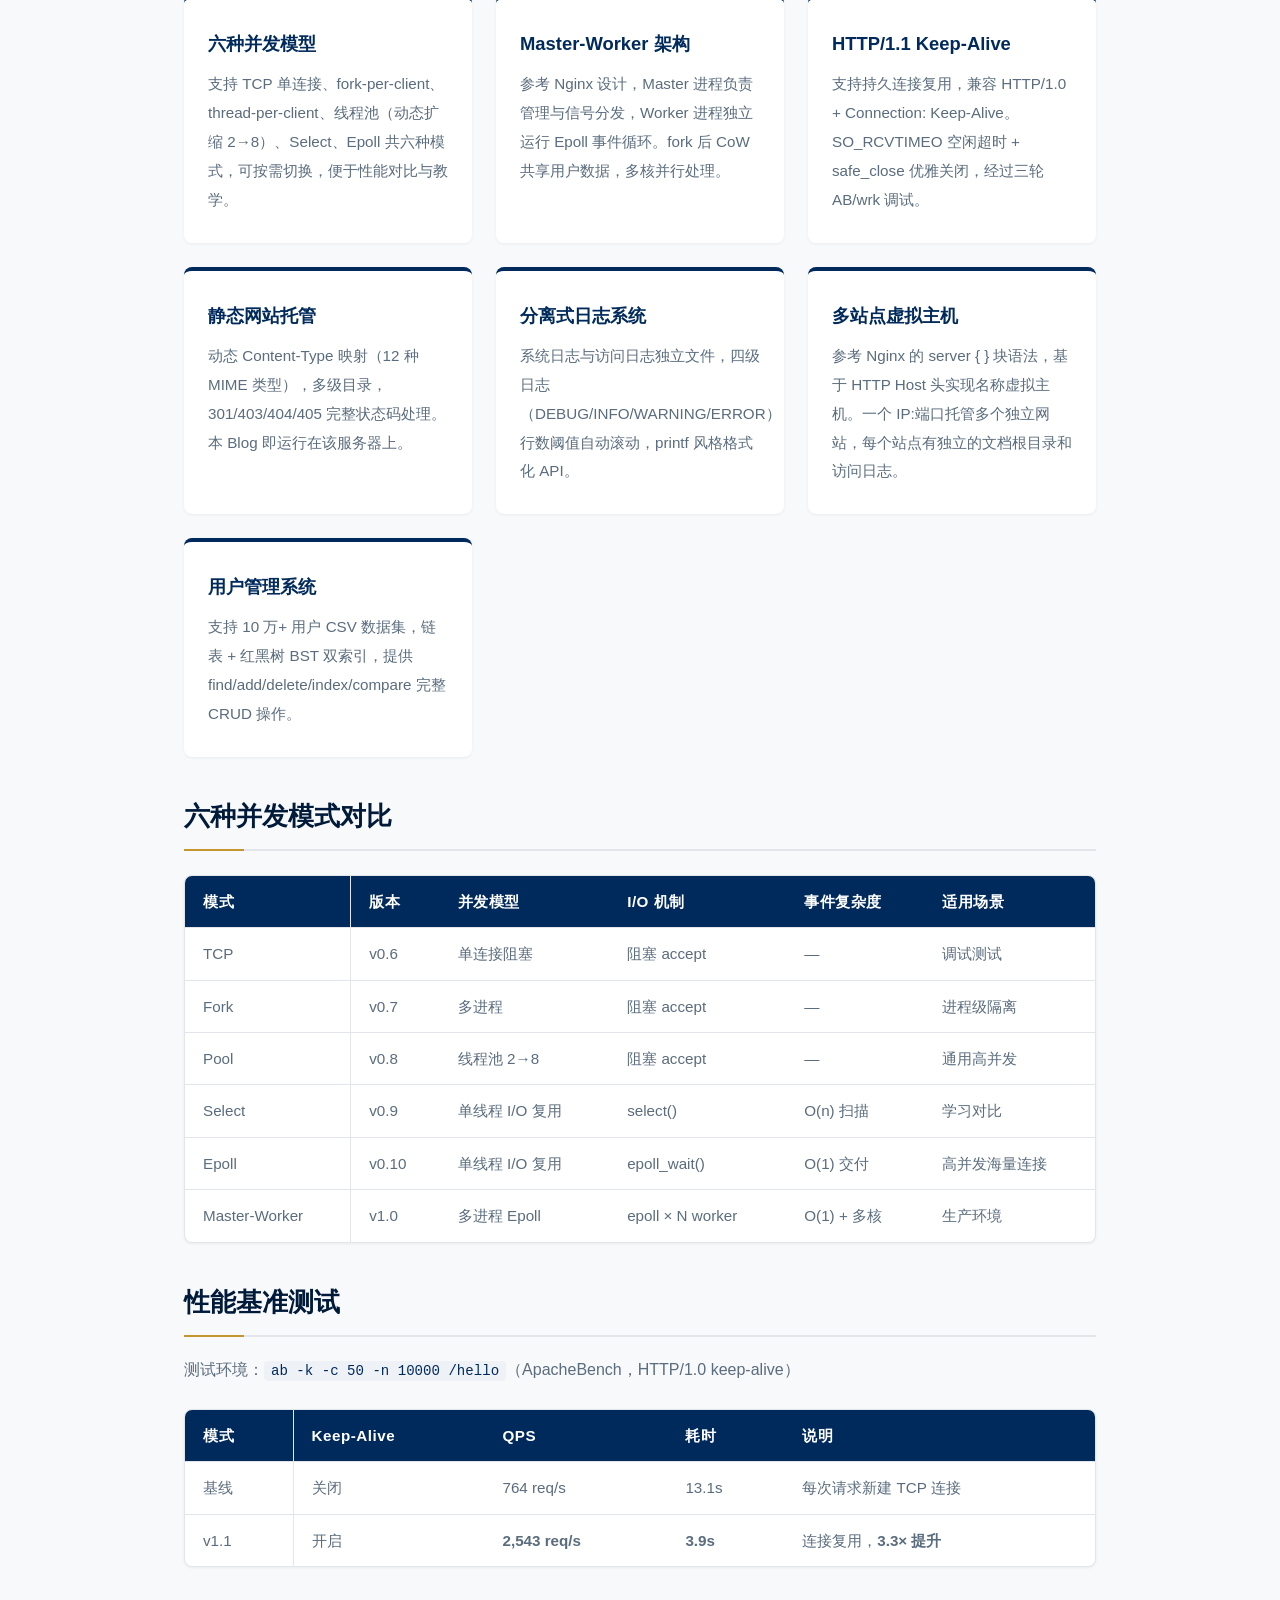
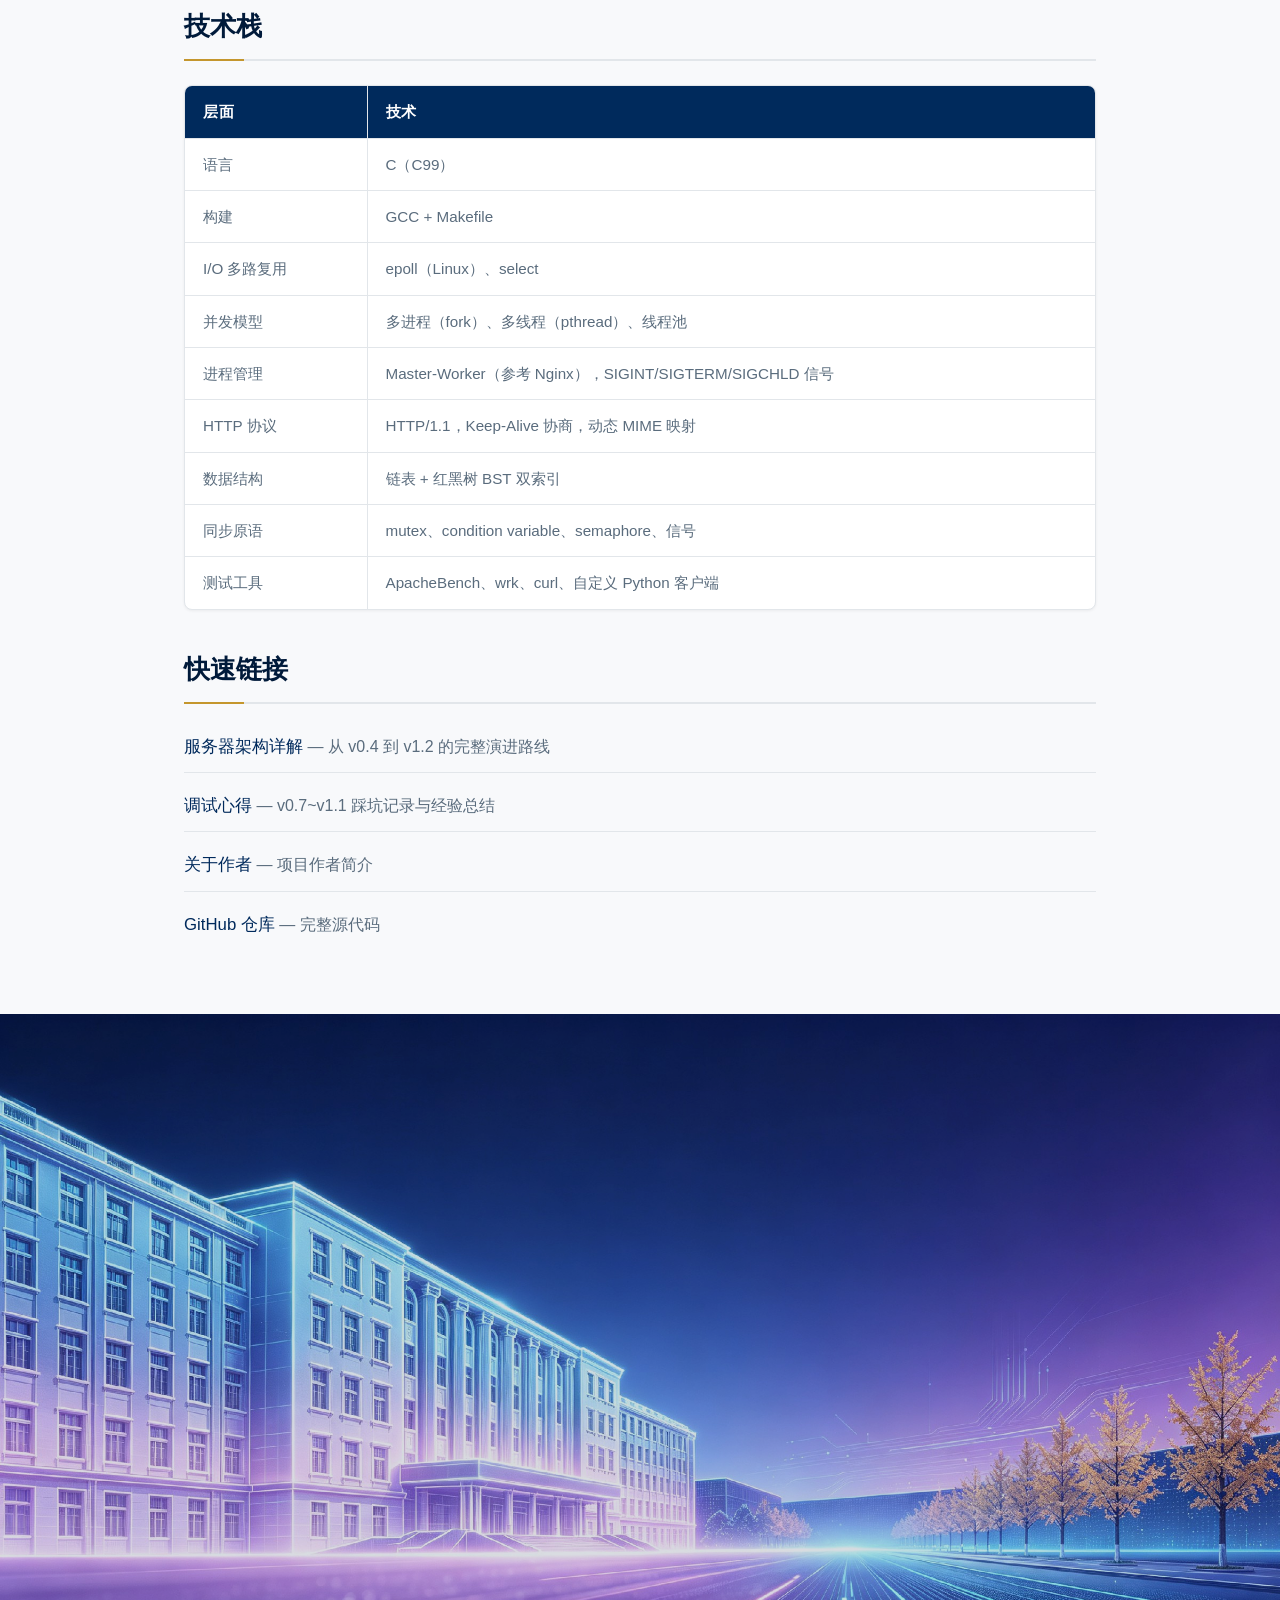
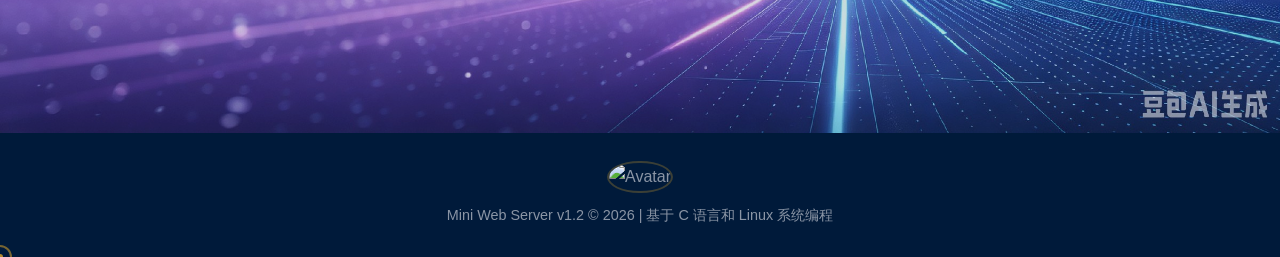
==== commit 8f60a2ec: "mini_web_server v1.3: Update: Updated multi-website conf like Nginx, using server block" ====
--- a/blog/index.html
+++ b/blog/index.html
@@ -22,6 +22,7 @@
             <a href="about.html">架构介绍</a>
             <a href="article.html">实验心得</a>
             <a href="resume.html">关于作者</a>
+            <a href="https://www.bilibili.com/video/BV1GJ411x7h7/?spm_id_from=333.337.search-card.all.click&vd_source=8b15c02868f2b318bee998383f0b8dae" target="_blank">视频教程</a>
             <a href="https://github.com/YunYuanWang/UESTC-Shixvn-mini-web-server" target="_blank">GitHub</a>
         </div>
     </nav>
@@ -57,6 +58,7 @@
                         <tr><td>v1.0</td><td>2026-07-18</td><td>Master-Worker 架构，优雅关闭流程</td></tr>
                         <tr><td>v1.1</td><td>2026-07-18</td><td>HTTP/1.1 协议增强，动态 MIME，Keep-Alive 调试</td></tr>
                         <tr><td><strong>v1.2</strong></td><td>2026-07-19</td><td><strong>Blog 网站、分离日志、日志滚动、状态码处理</strong></td></tr>
+                        <tr><td><strong>v1.2.1</strong></td><td>2026-07-19</td><td><strong>Nginx 风格 server block、名称虚拟主机、多站点托管（www/blog/lab）</strong></td></tr>
                     </tbody>
                 </table>
             </section>
@@ -86,6 +88,10 @@
                     <div class="feature-card">
                         <h3>分离式日志系统</h3>
                         <p>系统日志与访问日志独立文件，四级日志（DEBUG/INFO/WARNING/ERROR），行数阈值自动滚动，printf 风格格式化 API。</p>
+                    </div>
+                    <div class="feature-card">
+                        <h3>多站点虚拟主机</h3>
+                        <p>参考 Nginx 的 server { } 块语法，基于 HTTP Host 头实现名称虚拟主机。一个 IP:端口托管多个独立网站，每个站点有独立的文档根目录和访问日志。</p>
                     </div>
                     <div class="feature-card">
                         <h3>用户管理系统</h3>
